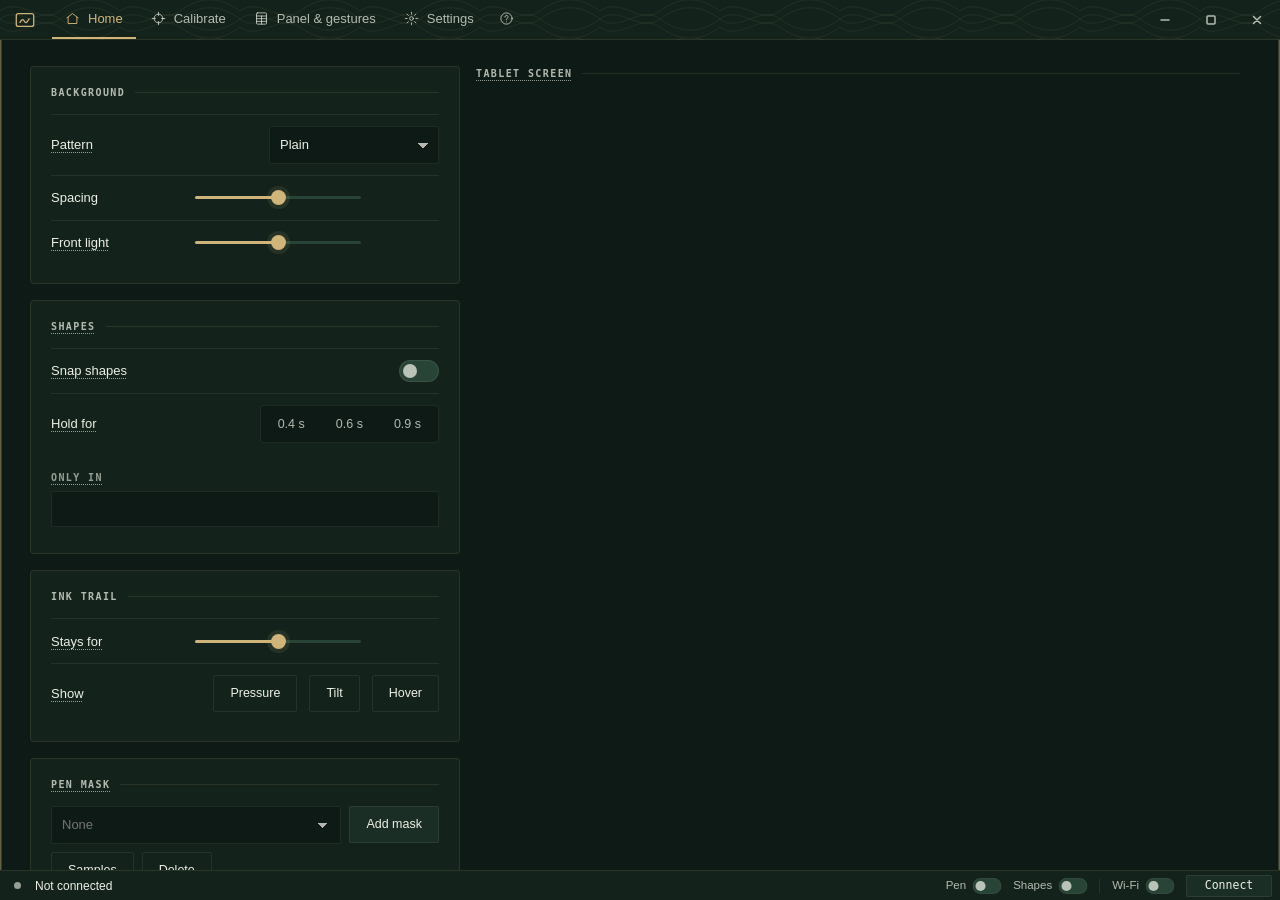
==== pc/web/index.html @ 654dfc0e "Panels: Show Always / Pen hover / Finger tap Pen hover: the panel stays hidden until the pen hovers " ====
<!doctype html>
<html lang="en" data-theme="intaglio">
<head>
<meta charset="utf-8">
<title>ReDrawable</title>
<link rel="stylesheet" href="fonts.css">
<link rel="stylesheet" href="app.css">
<link rel="stylesheet" href="themes.css">
</head>
<body>
<svg width="0" height="0" style="position:absolute">
  <symbol id="i-home" viewBox="0 0 24 24"><path d="M3 11l9-7 9 7"/><path d="M5 10v10h14V10"/></symbol>
  <symbol id="i-target" viewBox="0 0 24 24"><circle cx="12" cy="12" r="7"/><path d="M12 2v5M12 17v5M2 12h5M17 12h5"/></symbol>
  <symbol id="i-display" viewBox="0 0 24 24"><rect x="3" y="4" width="18" height="12" rx="1.5"/><path d="M9 20h6M12 16v4"/></symbol>
  <symbol id="i-pen" viewBox="0 0 24 24"><path d="M4 20l4-1 11-11-3-3L5 16z"/><path d="M14 6l3 3"/></symbol>
  <symbol id="i-tablet" viewBox="0 0 24 24"><rect x="3" y="5" width="18" height="14" rx="2"/><path d="M7 14c2-3 3-3 4-1s2 2 4-2"/></symbol>
  <symbol id="i-grid" viewBox="0 0 24 24"><rect x="4" y="3" width="16" height="18" rx="1.5"/><path d="M4 8h16M12 8v13M4 12.3h16M4 16.6h16"/></symbol>
  <symbol id="i-gear" viewBox="0 0 24 24"><circle cx="12" cy="12" r="3"/><path d="M12 2v3M12 19v3M2 12h3M19 12h3M4.9 4.9l2.1 2.1M17 17l2.1 2.1M4.9 19.1L7 17M17 7l2.1-2.1"/></symbol>
  <symbol id="i-guide" viewBox="0 0 24 24"><circle cx="12" cy="12" r="9"/><path d="M9.5 9.5a2.5 2.5 0 1 1 3.5 2.3c-.6.3-1 .9-1 1.6V14M12 17.5v.01"/></symbol>
  <symbol id="i-info" viewBox="0 0 24 24"><circle cx="12" cy="12" r="9"/><path d="M12 11v6M12 7.5v.01"/></symbol>
  <symbol id="i-warn" viewBox="0 0 24 24"><path d="M12 3l10 18H2z"/><path d="M12 10v5M12 18v.01"/></symbol>
  <symbol id="i-shape" viewBox="0 0 24 24"><circle cx="8" cy="9" r="5"/><path d="M15 21l4-7 4 7z" transform="translate(-3 -2)"/></symbol>
  <symbol id="i-plug" viewBox="0 0 24 24"><rect x="5" y="2.5" width="11" height="14.5" rx="1.6"/><path d="M10.5 17v2.2c0 1.6 1.2 2.3 3 2.3h5"/></symbol>
  <symbol id="i-penwin" viewBox="0 0 24 24"><rect x="2.5" y="4" width="19" height="12.5" rx="1.5"/><path d="M9 20.5h6M12 16.5v4"/><path d="M8.5 13l.7-2.4 4.8-4.8 1.7 1.7-4.8 4.8z"/></symbol>
  <symbol id="i-check" viewBox="0 0 24 24"><path d="M5 12l5 5 9-10"/></symbol>
</svg>

<header class="titlebar">
  <svg class="tb-logo" viewBox="0 0 24 24" fill="none" stroke="currentColor" stroke-width="1.4" stroke-linecap="round">
    <rect x="2.5" y="5" width="19" height="14" rx="2.2"/><path d="M6.5 14.5c2.2-3.6 3.6-3.6 4.8-1.2s2.6 2.4 5.2-2.6"/>
  </svg>
  <nav class="tabs">
    <button class="nav on" data-view="home"><svg><use href="#i-home"/></svg>Home</button>
    <button class="nav" data-view="calibrate"><svg><use href="#i-target"/></svg>Calibrate</button>
    <button class="nav" data-view="panel"><svg><use href="#i-grid"/></svg>Panel &amp; gestures</button>
    <button class="nav" data-view="settings"><svg><use href="#i-gear"/></svg>Settings</button>
    <button class="nav ic" onclick="Wizard.open()" data-tip="Setup guide"><svg><use href="#i-guide"/></svg></button>
  </nav>
  <div class="tb-spacer pywebview-drag-region"></div>
  <button class="wb no-wayland" data-tip="Minimise" onclick="api().win_minimize()"><svg viewBox="0 0 12 12"><path d="M2 6h8"/></svg></button>
  <button class="wb no-wayland" data-tip="Maximise" onclick="toggleMax()"><svg viewBox="0 0 12 12"><rect x="2" y="2" width="8" height="8" rx="1"/></svg></button>
  <button class="wb close" data-tip="Close" onclick="api().win_close()"><svg viewBox="0 0 12 12"><path d="M2.5 2.5l7 7M9.5 2.5l-7 7"/></svg></button>
</header>

<div class="layout">

  <main class="main"><div class="content">

    <!-- HOME: what the tablet screen shows, with the live pen, and the settings for what it shows -->
    <section class="view on" id="view-home">
      <div class="home-split">
        <div class="stack home-set">
          <div class="pane">
            <div class="pane-title">Background</div>
            <div class="opt"><div class="tx" data-tip="Printed under your strokes."><div class="t1">Pattern</div></div>
              <select class="input" data-key="paper" style="width:170px">
                <option value="plain">Plain</option><option value="lined">Lined</option><option value="squared">Squared</option>
                <option value="dots">Dots</option><option value="cross">Crosses</option><option value="blueprint">Blueprint (5 × 5)</option>
                <option value="isometric">Isometric</option></select></div>
            <div class="opt" style="display:block"><div class="range-row"><span>Spacing</span><input type="range" min="3" max="15" step="0.5" data-key="paper_mm" data-type="float"><span class="v" id="paperV"></span></div></div>
            <div class="opt" style="display:block" id="lightRow"><div class="range-row"><span data-tip="Your own level comes back when you unplug.">Front light</span><input type="range" min="0" max="100" step="10" id="lightR"><span class="v" id="lightV"></span></div></div>
          </div>
          <div class="pane">
            <div class="pane-title" data-tip="Hold the pen still at the end of a stroke to snap it to a clean shape.">Shapes</div>
            <div class="opt"><div class="tx" data-tip="Also in the status bar and on a panel button"><div class="t1">Snap shapes</div></div>
              <label class="switch"><input type="checkbox" data-key="snap"><span class="track"></span></label></div>
            <div class="opt"><div class="tx" data-tip="Stillness before a stroke snaps"><div class="t1">Hold for</div></div>
              <div class="seg" data-key="snap_hold_ms"><button data-v="400">0.4 s</button><button data-v="600">0.6 s</button><button data-v="900">0.9 s</button></div></div>
            <div class="field mt"><span class="lbl" data-tip="Program names, comma separated. Only apps where Ctrl+Z undoes one stroke.">Only in</span><input class="input mono" data-key="snap_apps"></div>
            <p class="hint mts" id="snapLast"></p>
          </div>
          <div class="pane">
            <div class="pane-title">Ink trail</div>
            <div class="opt" style="display:block"><div class="range-row"><span data-tip="How long strokes stay, on the tablet and in the preview. Far right: until cleared (5-finger swipe down).">Stays for</span><input type="range" min="250" max="5250" step="250" id="trailR"><span class="v" id="trailV"></span></div></div>
            <div class="opt"><div class="tx" data-tip="What the preview draws besides the pen's position"><div class="t1">Show</div></div>
              <div class="row" id="viewTogs"><button class="btn ghost" data-flag="view_pressure" data-tip="Line width follows pressure">Pressure</button><button class="btn ghost" data-flag="view_tilt" data-tip="Ticks point where the pen leans">Tilt</button><button class="btn ghost" data-flag="view_hover" data-tip="A dotted path while the pen hovers">Hover</button></div></div>
          </div>
          <div class="pane">
            <div class="pane-title" data-tip="A stencil for the pen: black blocks it, white lets it through. None turns it off.">Pen mask</div>
            <div class="prof-row">
              <div class="combo" id="maskCombo">
                <input class="input" id="maskName" maxlength="24" placeholder="None" readonly data-tip="Click for your masks, double-click to rename" autocomplete="off" spellcheck="false">
                <button class="combo-btn" id="maskChev" type="button" data-tip="Your masks" aria-haspopup="listbox" aria-expanded="false"></button>
                <div class="combo-list" id="maskList" role="listbox" hidden></div>
              </div>
              <button class="btn" onclick="$('#maskFile').click()" data-tip="A mask from an image: black blocks the pen.">Add mask</button><input type="file" id="maskFile" accept="image/*" hidden onchange="maskFromImage(this)">
              <div class="samples-wrap"><button class="btn ghost" id="maskSamples" type="button" aria-haspopup="true" aria-expanded="false" data-tip="Masks that come with ReDrawable: paper textures, patterns and shapes">Samples</button>
                <div class="samples" id="sampleGrid" hidden></div></div>
              <button class="btn ghost" id="maskDel">Delete</button>
            </div>
            <p class="hint mts" id="maskInfo"></p>
            <div class="opt"><div class="tx" data-tip="A corner tab on the tablet for masks and paper."><div class="t1">Mask strip</div></div>
              <div class="seg maskSide"><button data-v="left">Left</button><button data-v="right">Right</button><button data-v="off">Off</button></div></div>
            <div class="opt"><div class="tx" data-tip="Move: drag on the preview, wheel or pinch to scale. Reset: back to full size. Invert swaps black and white. Clear empties the mask."><div class="t1">Place</div></div>
              <div class="row"><button class="btn ghost" id="maskMove" onclick="Scr.toggleMove('mask')">Move</button><button class="btn ghost" id="maskCentre" onclick="maskCentre()">Reset</button><button class="btn ghost" id="maskInv" onclick="maskInvert()">Invert</button><button class="btn ghost" onclick="maskOp('clear')">Clear</button></div></div>
            <div class="opt"><div class="tx" id="maskModeTx"><div class="t1">Grey sets</div></div>
              <div class="seg" data-key="mask_mode"><button data-v="fade">Opacity</button><button data-v="gate">Pressure</button></div></div>
            <div class="opt" style="display:block"><div class="range-row"><span data-tip="How strongly grey holds the pen back">Intensity</span><input type="range" min="0" max="2" step="0.05" data-key="mask_strength" data-type="float"><span class="v" id="maskStrV"></span></div></div>
            <div class="opt" style="display:block"><div class="range-row"><span data-tip="Left: softer greys. Right: towards a hard black and white cut-out.">Contrast</span><input type="range" min="0.25" max="6" step="0.25" data-key="mask_contrast" data-type="float"><span class="v" id="maskConV"></span></div></div>
          </div>
          <div class="pane">
            <div class="pane-title">Tracing image</div>
            <div class="opt"><div class="tx" data-tip="A picture to trace over"><div class="t1">Image</div><div class="t2 clip" id="traceName">None</div></div>
              <div class="row"><button class="btn" onclick="pickTrace()">Choose…</button><button class="btn ghost" id="traceDel" onclick="setKey('trace_file','').then(refresh)">Remove</button></div></div>
            <div class="opt"><div class="tx" data-tip="Drag on the preview to move; wheel or pinch to scale. Reset puts it back to full size."><div class="t1">Place</div></div>
              <div class="row"><button class="btn ghost" id="traceMove" onclick="Scr.toggleMove('trace')">Move</button><button class="btn ghost" onclick="resetTrace()">Reset</button></div></div>
            <div class="opt" style="display:block"><div class="range-row"><span>Strength</span><input type="range" min="0.1" max="1" step="0.05" data-key="trace_opacity" data-type="float"><span class="v" id="traceV"></span></div></div>
            <div class="opt"><div class="tx" data-tip="Fingers move and zoom the image on the tablet. Tap the black note there to finish."><div class="t1">Move on tablet</div></div>
              <label class="switch"><input type="checkbox" data-key="trace_adjust"><span class="track"></span></label></div>
          </div>
        </div>
        <div class="pane home-preview">
        <div class="stage-head">
          <div class="pane-title" data-tip="As it sits on your desk. Strokes aren't shown.">Tablet screen</div>
          <span class="hint" id="scrHint"></span>
        </div>
        <div class="preview-wrap stage" id="scrWrap"><canvas id="scrPreview"></canvas></div>
        <div class="row between mts">
          <div class="readout" id="homeReadout"></div>
          <span class="hint" id="scrNote"></span>
        </div>
        </div>
      </div>
    </section>

    <!-- CALIBRATE: where the pen lands and how it feels; settings on the left, the tablet picture fixed on the right -->
    <section class="view" id="view-calibrate">
      <div class="home-split">
        <div class="stack home-set">
          <div class="pane">
            <div class="pane-title" data-tip="Redo it if you move the tablet.">Calibration</div>
            <div class="cal-head">
              <div id="calSaved" class="hint"></div>
              <button class="btn acc" id="calOpen" onclick="Cal.open()">Calibrate</button>
            </div>
            <div id="calPageWarn"></div>
          </div>
          <div class="pane">
            <div class="pane-title" data-tip="Which display the pen reaches. Drag a box on the picture to use part of the tablet.">Screen area</div>
            <select class="input" data-key="monitor" data-type="int" id="monSel"></select>
            <div class="opt mt"><div class="tx" id="fitTx"><div class="t1">Fit</div></div>
              <div class="seg" data-key="fit">
                <button data-v="crop">Fill</button><button data-v="letterbox">Whole tablet</button><button data-v="stretch">Stretch</button>
              </div></div>
            <div class="opt"><div class="tx"><div class="t1">Active area</div><div class="t2 mono" id="areaText"></div></div>
              <div class="row">
                <button class="btn" onclick="setArea([0,0,1,1])" data-tip="The whole tablet">Whole</button>
                <button class="btn" onclick="setArea([0.1,0.1,0.9,0.9])" data-tip="Inside the calibration targets">Inner</button>
              </div></div>
            <div class="readout ratios" id="ratios"></div>
          </div>
          <div class="pane">
            <div class="pane-title" data-tip="How pressure reaches your apps.">Pressure</div>
            <canvas class="curve" id="curve"></canvas>
            <div class="range-row mt"><span data-tip="Left: softer, a light touch draws dark. Right: firmer.">Response</span><input type="range" min="0.3" max="3" step="0.05" data-key="gamma" data-type="float"><span class="v" id="gammaV"></span></div>
            <div class="range-row mt"><span data-tip="Pressure below this draws nothing">Ignore light</span><input type="range" min="0" max="0.3" step="0.01" data-key="threshold" data-type="float"><span class="v" id="threshV"></span></div>
            <div class="opt mt" style="display:block"><div class="row between"><span class="hint" data-tip="Press hard once. The bar should get near the end.">Full range</span><button class="btn ghost" onclick="api().reset_peak()">Reset</button></div>
              <div class="meter mts"><i id="peakBar"></i></div>
              <div class="readout mts" id="peakText" style="margin:0"></div></div>
            <div class="hint mts" data-tip="Photoshop: turn on Pen Pressure. Krita, Clip Studio: use Windows Ink." data-linux-tip="Krita, GIMP, Inkscape: pressure comes through their own tablet support. Krita on Wayland ignores the pen? Start it with QT_QPA_PLATFORM=xcb krita"><svg class="ic"><use href="#i-info"/></svg> No pressure in your app?</div>
          </div>
          <div class="pane">
            <div class="pane-title">Pen</div>
            <div class="opt"><div class="tx" data-tip="For brushes that respond to the pen's angle"><div class="t1">Tilt</div></div>
              <label class="switch"><input type="checkbox" data-key="tilt"><span class="track"></span></label></div>
            <div class="opt"><div class="tx" data-tip="A stroke stops at the edge of the active area."><div class="t1">Lift at edge</div></div>
              <label class="switch"><input type="checkbox" data-key="edge_lift"><span class="track"></span></label></div>
            <div class="opt win-only"><div class="tx" data-tip="Ripples and cursor effects Windows draws"><div class="t1">Feedback</div></div>
              <select class="input" data-key="feedback" style="width:150px"><option value="indirect">Cursor only</option><option value="default">Windows default</option><option value="none">None</option></select></div>
          </div>
        </div>
        <div class="pane home-preview">
          <div class="stage-head">
            <div class="pane-title">Tablet on your display</div>
            <span class="hint" id="dragHint"></span>
          </div>
          <div class="preview-wrap drag stage" id="mapWrap"><canvas id="mapPreview"></canvas></div>
          <div class="row between mts">
            <div class="legend"><span><i style="background:var(--accent2-b)"></i>reaches your display</span><span><i style="border:1.5px dashed var(--accent)"></i>active area</span></div>
          </div>
        </div>
      </div>
    </section>

    <!-- PANEL BUTTONS -->
    <section class="view" id="view-panel">
      <div class="home-split">
        <div class="stack home-set">
          <div class="seg subnav" id="peTabs"><button data-v="panels" class="on">Shortcut panels</button><button data-v="gestures">Gestures</button></div>
          <div class="pane">
            <div class="pane-title" data-tip="Buttons and finger mode are saved per profile. The arrows on the tablet switch profiles.">Profile</div>
            <div class="prof-row prof-left">
              <div class="combo" id="profCombo">
                <input class="input" id="profName" maxlength="24" readonly data-tip="Click for your profiles, double-click to rename" autocomplete="off" spellcheck="false">
                <button class="combo-btn" id="profChev" type="button" data-tip="Your profiles" aria-haspopup="listbox" aria-expanded="false"></button>
                <div class="combo-list" id="profList" role="listbox" hidden></div>
              </div>
              <button class="btn" id="profNew" data-tip="A new profile with the default buttons">New</button>
              <button class="btn" id="profDup" data-tip="A copy of this profile">Duplicate</button>
              <button class="btn ghost" id="profPresets" data-tip="Adds back any built-in Photoshop set that's missing" data-linux-tip="Adds back the built-in Krita set if it's missing">Presets</button>
              <button class="btn ghost" id="profDel">Delete</button>
            </div>
          </div>
          <div class="pane pe-panels">
            <div class="pane-title">Panels</div>
            <div class="opt"><div class="tx" data-tip="16 buttons a side. Profile arrows switch both. The corner tab on the tablet folds a panel away."><div class="t1">Shortcuts</div></div>
              <div class="seg" data-key="panel"><button data-v="left">Left</button><button data-v="right">Right</button><button data-v="both">Both</button><button data-v="off">Off</button></div></div>
            <div class="opt"><div class="tx" data-tip="Always: the panels keep their strip. Pen hover: hidden until the pen hovers still over one, so strokes can run into the corner. Finger tap: hidden until a finger taps there; the pen never presses them. Hidden panels go after a moment."><div class="t1">Show</div></div>
              <div class="seg" data-key="panel_show"><button data-v="always">Always</button><button data-v="hover">Pen hover</button><button data-v="tap">Finger tap</button></div></div>
            <div class="opt"><div class="tx" data-tip="Shows that panel unfolded and close up (scroll to see all of it). Press it again for the whole tablet. Click a button there to edit it, drag one onto another to swap."><div class="t1">Edit</div></div>
              <div class="seg" id="pmSide" data-tip="Which panel to edit"><button data-v="left" class="on">Left</button><button data-v="right">Right</button></div>
            </div>
            <div class="row between mts">
              <span class="hint" id="pmNote"></span>
              <button class="btn ghost" id="pmReset" data-tip="This panel's buttons back to the defaults">Restore defaults</button>
            </div>
          </div>
          <div class="pane pe-panels" id="peEditor">
            <div class="pane-title" id="peTitle">Button</div>
            <div class="field"><span class="lbl">Title on the button</span><input class="input" id="peName" maxlength="14" placeholder="e.g. Save"></div>
            <div class="field mt"><span class="lbl">What it does</span>
              <div class="kinds" id="peKinds">
                <button data-k="shortcut" data-tip="Taps a key or combination"><b>Shortcut</b></button>
                <button data-k="hold" data-tip="Held while you touch it; a quick tap locks it"><b>Hold key</b></button>
                <button data-k="pen" data-tip="Pauses the pen in Windows" data-linux-tip="Pauses the pen"><b>Pen on/off</b></button>
                <button data-k="snap" data-tip="Hold-to-snap shapes"><b>Shapes on/off</b></button>
                <button data-k="clear" data-tip="Only useful if trails are set to stay"><b>Clear ink</b></button>
                <button data-k="trace" data-tip="Fingers move and zoom the tracing image"><b>Move image</b></button>
                <button data-k="light" data-tip="Light to full, tap again for your level"><b>Light full / back</b></button>
                <button data-k="mask" data-tip="Swaps black and white in the mask in use"><b>Invert mask</b></button>
                <button data-k="none" data-tip="Leaves a gap"><b>Empty</b></button>
              </div>
            </div>
            <div class="field mt" id="peKeysRow"><span class="lbl">Key or combination</span>
              <div class="row">
                <input class="input mono" id="peKeys" placeholder="ctrl+shift+s">
                <button class="btn blue" id="peRecord">Record</button>
              </div>
              <div class="hint" id="peKeysHint"></div>
            </div>
            <div class="field mt"><span class="lbl">Or pick a common one</span>
              <select class="input" id="pePreset"></select></div>
          </div>
          <div class="pane pe-gestures" hidden>
            <div class="pane-title">Finger gestures</div>
            <div class="opt"><div class="tx" data-tip="3 fingers: undo / redo. 2: pan, zoom. 5: rotate, reset, clear. Off while the pen is near."><div class="t1">On</div></div>
              <label class="switch"><input type="checkbox" data-key="gestures"><span class="track"></span></label></div>
            <div class="opt"><div class="tx" data-tip="Shortcuts: gestures send keys. Windows touch: the tablet acts as a touchscreen and Finger gestures turn off (back on with Shortcuts). Saved with the profile." data-linux-tip="Shortcuts: gestures send keys. Touchscreen: the tablet acts as a touchscreen and Finger gestures turn off (back on with Shortcuts). Saved with the profile."><div class="t1">Finger mode</div></div>
              <div class="seg" id="profTouch"><button data-v="shortcuts">Shortcuts</button><button data-v="windows" data-linux="Touchscreen">Windows touch</button></div></div>
            <div class="opt"><div class="tx" data-tip="Held for a 5-finger twist. Photoshop: r. Krita, Clip Studio: shift+space." data-linux-tip="Held for a 5-finger twist. Krita: shift+space. Apps that rotate with R: r."><div class="t1">Rotate key</div></div>
              <div class="row"><input class="input mono" id="rotKeys" data-key="rotate_keys" readonly style="width:110px" data-tip="Press Record, then the key">
                <button class="btn blue" id="rotRecord">Record</button></div></div>
            <div class="opt"><div class="tx" data-tip="Swipe distance for each undo or redo."><div class="t1">Swipe step</div></div>
              <div class="seg" data-key="swipe_step"><button data-v="70">Short</button><button data-v="100">Medium</button><button data-v="150">Long</button></div></div>
            <div class="row between mt"><span class="hint" id="lastAction"></span>
              <button class="btn" onclick="api().clear_ink(); Ink.clear()" data-tip="Wipes all ink from the tablet screen">Clear the tablet screen</button></div>
          </div>
          <div class="pane pe-gestures" hidden>
            <div class="pane-title" data-tip="Quick taps on the drawing area. Empty keys switch one off.">Tap gestures</div>
            <div class="taps mt" id="tapList"></div>
          </div>
        </div>
        <div class="pane home-preview pe-preview">
          <div class="pm-wrap" id="pmWrap"></div>
        </div>
      </div>
    </section>

    <!-- SETTINGS -->
    <section class="view" id="view-settings">
      <div class="home-split">
        <div class="stack home-set">
          <div class="pane">
            <div class="pane-title">Connection</div>
            <div class="pair">
              <div class="field"><span class="lbl">Tablet address</span><input class="input mono" data-key="host"></div>
              <div class="field"><span class="lbl">User</span><input class="input mono" data-key="user"></div>
            </div>
            <div class="field mt"><span class="lbl" data-tip="Optional; the app's own key by default">Key file</span><input class="input mono" data-key="key" placeholder="the app's own key"></div>
            <div class="opt linux-only mt"><div class="tx" data-tip="Linux: the pen, keys and gestures are virtual input devices (/dev/uinput). Allowing them adds one system rule and asks for your password once."><div class="t1">Pen device</div><div class="t2" id="uinputState"></div></div>
              <button class="btn" id="uinputBtn" onclick="allowUinput()">Allow</button></div>
          </div>
          <div class="pane">
            <div class="pane-title">App</div>
            <div class="opt"><div class="tx" data-tip="Starts as soon as the cable is in and the tablet answers."><div class="t1">Connect when plugged in</div></div>
              <label class="switch"><input type="checkbox" data-key="auto_connect"><span class="track"></span></label></div>
            <div class="opt"><div class="tx" data-tip="Sends the pen to this computer right after connecting. Unplug to get your notebooks back."><div class="t1">Pen on when connected</div></div>
              <label class="switch"><input type="checkbox" data-key="auto_output"><span class="track"></span></label></div>
            <div class="opt"><div class="tx" data-tip="Closing the window keeps the pen working." data-linux-tip="Closing the window (also Super+W) keeps the pen working. Needs a tray, e.g. waybar's; without one, closing quits."><div class="t1">Close to tray</div></div>
              <label class="switch"><input type="checkbox" data-key="close_to_tray"><span class="track"></span></label></div>
            <details class="disclose">
              <summary><div class="tx"><div class="t1">Theme</div><div class="t2" id="themeName"></div></div>
                <svg class="chev" viewBox="0 0 12 12"><path d="M3 4.5l3 3 3-3"/></svg></summary>
              <div class="themes" id="themes" role="radiogroup" aria-label="Theme"></div>
            </details>
            <div class="opt"><div class="tx" data-tip="For reMarkable Paper Pro; rM2 and rM1 in beta. Not affiliated with reMarkable AS."><div class="t1">About</div><div class="t2">ReDrawable <span id="appVersion"></span></div></div></div>
          </div>
        </div>
        <div class="pane home-preview log-pane">
          <div class="pane-title">Tablet log</div>
          <div class="log" id="scrLog"></div>
        </div>
      </div>
    </section>

  </div></main>
</div>
<footer class="sbar" id="sbar">
  <i class="dot" id="sbDot"></i>
  <b id="sbName">Not connected</b>
  <span id="sbMeta"></span>
  <span class="sb-msg" id="sbMsg"></span>
  <span class="grow"></span>
  <span class="sb-acts">
    <label class="sb-wifi" data-tip="The pen draws in Windows" data-linux-tip="The pen draws on the desktop">Pen
      <span class="switch sm"><input type="checkbox" id="sbPen"><span class="track"></span></span></label>
    <label class="sb-wifi" data-tip="Hold the pen still at the end of a stroke to snap it to a clean shape">Shapes
      <span class="switch sm"><input type="checkbox" id="sbSnap"><span class="track"></span></span></label>
    <span class="sb-sep"></span>
    <label class="sb-wifi" data-tip="Connect over Wi-Fi too. Turn on with the cable in; trusted networks only.">Wi-Fi
      <span class="switch sm"><input type="checkbox" id="sbWifi"><span class="track"></span></span></label>
    <button class="btn" id="sbConn">Connect</button>
  </span>
</footer>

<!-- SETUP GUIDE -->
<div class="overlay" id="wizard">
  <div class="wizard">
    <aside class="wz-side" id="wzSide"><div class="lbl">Setup guide</div></aside>
    <section class="wz-main">
      <div class="wz-body" id="wzBody"></div>
      <div class="wz-foot">
        <button class="btn ghost" id="wzBack">Back</button>
        <div class="row"><a id="wzSkip" style="font-size:12px">I'll do this later</a><button class="btn acc" id="wzNext">Continue</button></div>
      </div>
    </section>
  </div>
</div>

<!-- CALIBRATION: three steps, one at a time -->
<div class="overlay cal" id="calwin">
  <div class="wizard">
    <aside class="wz-side" id="cwSide"><div class="lbl">Calibration</div></aside>
    <section class="wz-main">
      <div class="wz-body">
        <div class="cw-step" data-step="0">
          <div class="lbl">Step 1 of 3</div><h1 class="mt">How is your tablet lying?</h1>
          <p class="lead">Put the tablet where it will sit on your desk, the way round you'll use it. Look at where the power button and the cable are, and pick the picture that matches. <span class="legend"><i class="lg-btn"></i>power button <i class="lg-cab"></i>USB-C cable</span></p>
          <div class="positions mt2" id="calPositions"></div>
          <div id="posWarn"></div>
        </div>
        <div class="cw-step" data-step="1">
          <div class="lbl">Step 2 of 3</div><h1 class="mt">Choose the targets</h1>
          <p class="lead">More targets make it more precise. The targets appear on the tablet screen, turned the way your tablet sits.</p>
          <div class="modes mt2" id="calModes">
            <button class="mode on" data-mode="sheet9"><div class="t1">9 targets<span class="tag">best</span></div><div class="t2">Shown on the tablet screen (or the printed sheet). Most precise.</div></button>
            <button class="mode" data-mode="sheet4"><div class="t1">4 targets</div><div class="t2">The four corner targets only. Quicker.</div></button>
            <button class="mode" data-mode="corners"><div class="t1">Screen corners</div><div class="t2">No targets needed. Tap the four corners of the screen.</div></button>
          </div>
          <p class="hint mt">No tablet screen? Open the <a onclick="api().open_calibration_pdf()">printable target sheet</a> on the tablet instead (it's in the <code>tablet</code> folder).</p>
        </div>
        <div class="cw-step" data-step="2">
          <div class="lbl">Step 3 of 3</div><h1 class="mt">Tap each target with the pen</h1>
          <div class="calbox mt2">
            <svg class="targets" id="calSvg" viewBox="0 0 400 300"></svg>
            <div>
              <div class="prompt" id="calPrompt">Ready when you are.</div>
              <p class="hint mts" id="calHint">Hold the tablet the way you'll use it. Tap the centre of each target, firmly and once.</p>
              <div class="progress"><i id="calBar"></i></div>
              <div class="row mt">
                <button class="btn acc lg" id="calStart">Start calibration</button>
                <button class="btn ghost" id="calCancel" style="display:none">Cancel</button>
              </div>
              <div id="calResult" class="mt"></div>
            </div>
          </div>
        </div>
      </div>
      <div class="wz-foot">
        <button class="btn ghost" id="cwBack">Back</button>
        <div class="row"><a id="cwClose" style="font-size:12px">Close</a><button class="btn acc" id="cwNext">Continue</button></div>
      </div>
    </section>
  </div>
</div>

<div class="toast" id="toast"></div>
<div class="grips"><i data-edge="n"></i><i data-edge="s"></i><i data-edge="w"></i><i data-edge="e"></i>
  <i data-edge="nw"></i><i data-edge="ne"></i><i data-edge="sw"></i><i data-edge="se"></i></div>
<script src="app.js"></script>
</body>
</html>
---- pc/web/fonts.css ----
/* IBM Plex, SIL Open Font License 1.1 (fonts/OFL-IBM-Plex.txt). Bundled so the app works offline. */
@font-face { font-family:"IBM Plex Sans"; font-weight:300; src:url("fonts/IBMPlexSans-Light.woff2") format("woff2"); }
@font-face { font-family:"IBM Plex Sans"; font-weight:400; src:url("fonts/IBMPlexSans-Regular.woff2") format("woff2"); }
@font-face { font-family:"IBM Plex Sans"; font-weight:500; src:url("fonts/IBMPlexSans-Medium.woff2") format("woff2"); }
@font-face { font-family:"IBM Plex Sans"; font-weight:600; src:url("fonts/IBMPlexSans-SemiBold.woff2") format("woff2"); }
@font-face { font-family:"IBM Plex Mono"; font-weight:400; src:url("fonts/IBMPlexMono-Regular.woff2") format("woff2"); }
@font-face { font-family:"IBM Plex Mono"; font-weight:600; src:url("fonts/IBMPlexMono-SemiBold.woff2") format("woff2"); }
/* Theme fonts: Libre Franklin (Ledger) and Work Sans (Intaglio), Latin, SIL Open Font License 1.1
   (fonts/OFL-Libre-Franklin.txt, fonts/OFL-Work-Sans.txt). Loaded only when a theme uses them. */
@font-face { font-family:"Libre Franklin"; font-weight:400; src:url("fonts/LibreFranklin-400.woff2") format("woff2"); }
@font-face { font-family:"Libre Franklin"; font-weight:500; src:url("fonts/LibreFranklin-500.woff2") format("woff2"); }
@font-face { font-family:"Libre Franklin"; font-weight:600; src:url("fonts/LibreFranklin-600.woff2") format("woff2"); }
@font-face { font-family:"Work Sans"; font-weight:400; src:url("fonts/WorkSans-400.woff2") format("woff2"); }
@font-face { font-family:"Work Sans"; font-weight:500; src:url("fonts/WorkSans-500.woff2") format("woff2"); }
@font-face { font-family:"Work Sans"; font-weight:600; src:url("fonts/WorkSans-600.woff2") format("woff2"); }
/* EB Garamond, SIL Open Font License 1.1 (fonts/OFL-EB-Garamond.txt): the app's name, as on the splash and the tablet */
@font-face { font-family:"EB Garamond"; font-weight:400 800; src:url("fonts/EBGaramond-Latin.woff2") format("woff2"); }
---- pc/web/app.css ----
/* ReDrawable. Palette and type: deep navy, champagne
   accent, steel-blue second accent, IBM Plex, hairline borders, small radii. */
:root {
  --bg:#060e17; --s1:#0a1520; --s2:#0D1B2A; --s3:#111f30; --s4:#16273b;
  --border:rgba(196,168,130,0.10); --border2:rgba(255,255,255,0.07);
  --accent:#C4A882; --accent-d:rgba(196,168,130,0.10); --accent-b:rgba(196,168,130,0.30);
  --accent2:#4A9EE0; --accent2-d:rgba(74,158,224,0.12); --accent2-b:rgba(74,158,224,0.35);
  --ink:#fff; --text:rgba(255,255,255,0.88); --dim:rgba(255,255,255,0.68); --dim2:rgba(255,255,255,0.46);
  --green:#4ecb8b; --red:#ff5d5d; --amber:#ff9d52;
  --f-sans:"IBM Plex Sans",system-ui,sans-serif; --f-mono:"IBM Plex Mono",Consolas,monospace;
  --radius:3px; --radius-lg:6px; --win-border:rgba(196,168,130,0.45);
  color-scheme:dark;
}
* { box-sizing:border-box; margin:0; padding:0; }
* { scrollbar-width:thin; scrollbar-color:var(--s4) transparent; }
html { box-shadow:inset 0 0 0 1.5px var(--win-border); }
body { font-family:var(--f-sans); background:var(--bg); color:var(--text); height:100vh; display:flex; flex-direction:column;
       overflow:hidden; font-size:13px; line-height:1.5; user-select:none; cursor:default; }
:focus-visible { outline:1.5px solid var(--accent-b); outline-offset:2px; border-radius:var(--radius); }
button { font:inherit; color:inherit; background:none; border:none; cursor:pointer; }
input, select { font:inherit; color:inherit; }
a { color:var(--accent2); text-decoration:none; cursor:pointer; }
a:hover { text-decoration:underline; }
code, .mono { font-family:var(--f-mono); }
kbd { font-family:var(--f-mono); font-size:11px; padding:1px 6px; border:1px solid var(--border2); border-bottom-width:2px;
      border-radius:var(--radius); background:var(--s2); color:var(--text); }

/* ---------------------------------------------------------------- title bar */
.titlebar { height:40px; background:var(--s1); border-bottom:1px solid var(--border); display:flex; align-items:center;
            padding:0 6px 0 14px; gap:12px; flex-shrink:0; }
.tb-logo { width:22px; height:22px; color:var(--accent); display:flex; }
.tb-name { font-family:var(--f-mono); font-size:11px; font-weight:600; letter-spacing:0.32em; color:var(--accent); }
.tb-spacer { flex:1; height:100%; }
.pill { display:flex; align-items:center; gap:8px; padding:3px 11px 3px 9px; border:1px solid var(--border2); border-radius:20px;
        font-family:var(--f-mono); font-size:10.5px; letter-spacing:0.06em; color:var(--dim); background:var(--bg); }
.dot { width:7px; height:7px; border-radius:50%; background:var(--dim2); flex-shrink:0; }
.dot.ok { background:var(--green); box-shadow:0 0 8px rgba(78,203,139,0.6); }
.dot.busy { background:var(--accent2); animation:pulse 1.1s ease-in-out infinite; }
.dot.warn { background:var(--amber); }
.dot.err { background:var(--red); }
@keyframes pulse { 50% { opacity:0.35; } }
.wb { width:34px; height:28px; display:flex; align-items:center; justify-content:center; border-radius:var(--radius); color:var(--dim);
      transition:color .12s, background .12s; }
.wb svg { width:12px; height:12px; stroke:currentColor; fill:none; stroke-width:1.5; stroke-linecap:round; }
.wb:hover { background:var(--accent-d); color:var(--accent); }
.wb.close:hover { background:rgba(255,60,60,0.14); color:var(--red); }
/* status lights and the three main switches, as icons in the middle of the title bar */
.tb-status { margin-right:8px; display:flex; align-items:center; gap:2px; padding:2px 4px; border:1px solid var(--border2); border-radius:16px; background:var(--bg); }
.ind, .tbt { position:relative; width:30px; height:26px; display:flex; align-items:center; justify-content:center; border-radius:13px; color:var(--dim2); }
.ind svg, .tbt svg { width:16px; height:16px; stroke:currentColor; fill:none; stroke-width:1.5; stroke-linecap:round; stroke-linejoin:round; }
.ind .dot { position:absolute; right:4px; bottom:4px; width:7px; height:7px; box-shadow:0 0 0 2px var(--bg); }
.ind.ok { color:var(--text); }
.tb-sep { width:1px; height:16px; background:var(--border2); margin:0 4px; }
.tbt { transition:color .12s, background .12s; }
.tbt:hover { color:var(--text); background:var(--s2); }
.tbt.on { color:var(--accent); background:var(--accent-d); box-shadow:inset 0 0 0 1px var(--accent-b); }
.tbt:disabled { opacity:0.35; cursor:default; background:none; }
/* window edges: the window has no frame, so these grips resize it (app.js, winextras.Resizer) */
.grips i { position:fixed; z-index:1000; }
.grips [data-edge="n"] { top:0; left:10px; right:10px; height:5px; cursor:ns-resize; }
.grips [data-edge="s"] { bottom:0; left:10px; right:10px; height:5px; cursor:ns-resize; }
.grips [data-edge="w"] { left:0; top:10px; bottom:10px; width:5px; cursor:ew-resize; }
.grips [data-edge="e"] { right:0; top:10px; bottom:10px; width:5px; cursor:ew-resize; }
.grips [data-edge="nw"] { left:0; top:0; width:10px; height:10px; cursor:nwse-resize; }
.grips [data-edge="se"] { right:0; bottom:0; width:10px; height:10px; cursor:nwse-resize; }
.grips [data-edge="ne"] { right:0; top:0; width:10px; height:10px; cursor:nesw-resize; }
.grips [data-edge="sw"] { left:0; bottom:0; width:10px; height:10px; cursor:nesw-resize; }
html.maxed .grips { display:none; }

/* ---------------------------------------------------------------- layout */
.layout { display:flex; flex:1; overflow:hidden; }
.sidebar { width:220px; flex-shrink:0; background:var(--s1); border-right:1px solid var(--border); display:flex; flex-direction:column;
           padding:14px 10px; gap:2px; }
.nav { display:flex; align-items:center; gap:11px; padding:9px 11px; border-radius:var(--radius-lg); color:var(--dim);
       font-size:13px; transition:background .12s, color .12s; text-align:left; width:100%; position:relative; }
.nav svg { width:17px; height:17px; stroke:currentColor; fill:none; stroke-width:1.5; stroke-linecap:round; stroke-linejoin:round; flex-shrink:0; }
.nav:hover { background:var(--s2); color:var(--text); }
.nav.on { background:var(--accent-d); color:var(--accent); }
.nav.on::before { content:""; position:absolute; left:-10px; top:8px; bottom:8px; width:2px; background:var(--accent); border-radius:2px; }
.nav-sep { height:1px; background:var(--border); margin:10px 6px; }
.sb-grow { flex:1; }
.device { border:1px solid var(--border2); border-radius:var(--radius-lg); padding:11px 12px; background:var(--bg); }
.device .lbl { margin-bottom:6px; }
.device .name { font-size:12.5px; color:var(--text); }
.device .meta { font-family:var(--f-mono); font-size:10.5px; color:var(--dim2); margin-top:2px; word-break:break-all; }

.main { flex:1; overflow:hidden; display:flex; flex-direction:column; }
.content { flex:1; overflow-y:auto; padding:26px 30px 40px; }
.view { display:none; max-width:1680px; margin:0 auto; animation:enter .22s ease; }
.view.on { display:block; }
@keyframes enter { from { opacity:0; transform:translateY(4px); } }
h1 { font-size:24px; font-weight:300; letter-spacing:-0.01em; color:var(--ink); }
h2 { font-size:15px; font-weight:500; color:var(--text); }
.lead { color:var(--dim); margin-top:6px; max-width:640px; }
.lbl { font-family:var(--f-mono); font-size:10px; font-weight:600; letter-spacing:0.14em; text-transform:uppercase; color:var(--dim2); }
.pane { background:var(--s1); border:1px solid var(--border); border-radius:var(--radius-lg); padding:18px 20px; }
.pane-title { font-family:var(--f-mono); font-size:10px; font-weight:600; letter-spacing:0.14em; text-transform:uppercase; color:var(--dim);
              margin-bottom:14px; display:flex; align-items:center; gap:10px; }
.pane-title::after { content:""; flex:1; height:1px; background:var(--border); }
.grid2 { display:grid; grid-template-columns:minmax(0,1fr) minmax(0,1fr); gap:16px; }
.grid3 { display:grid; grid-template-columns:repeat(3, 1fr); gap:12px; }
.stack { display:flex; flex-direction:column; gap:16px; }
.row { display:flex; align-items:center; gap:12px; }
.row.between { justify-content:space-between; }
.mt { margin-top:16px; } .mt2 { margin-top:24px; } .mts { margin-top:8px; }
.muted { color:var(--dim2); font-size:12px; }
.hint { color:var(--dim); font-size:12px; line-height:1.55; }

/* ---------------------------------------------------------------- home */
/* status banner: only while something needs doing (not connected, not calibrated, calibrating) */
.banner { display:flex; align-items:center; gap:14px; padding:14px 18px; margin-bottom:16px; border:1px solid var(--accent-b);
          border-radius:var(--radius-lg); background:linear-gradient(90deg, var(--accent-d), var(--s1) 70%); }
.banner[hidden] { display:none; }
.banner .dot { width:9px; height:9px; }
.banner .tx { flex:1; min-width:0; }
.banner .t1 { font-size:15px; color:var(--ink); }
.banner .t2 { font-size:12.5px; color:var(--dim); }
.stage-head { display:flex; align-items:center; gap:10px; margin-bottom:14px; }
.stage-head .pane-title { flex:1; margin:0; }
/* the picture grows with the window, leaving room for the bars around it */
.preview-wrap.stage { height:clamp(320px, calc(100vh - 300px), 900px); }
.ratios { justify-content:flex-end; flex:none !important; }
.big { font-size:26px; font-weight:300; color:var(--ink); line-height:1.25; }
/* Calibrate's screen area: the picture you drag the area on, its settings beside it */
.area-grid { display:grid; grid-template-columns:minmax(0, 1.5fr) minmax(320px, 1fr); gap:24px; align-items:start; }
.preview-wrap.area-pic { height:clamp(280px, 46vh, 560px); }
.area-grid .opt { flex-wrap:wrap; }
.area-grid .opt .tx { flex-basis:100%; }
@media (max-width:1180px) { .area-grid { grid-template-columns:minmax(0, 1fr); } }
.home-grid { display:grid; grid-template-columns:repeat(auto-fit, minmax(380px, 1fr)); gap:16px; align-items:start; }

/* ---------------------------------------------------------------- controls */
.switch { position:relative; width:40px; height:22px; flex-shrink:0; display:inline-block; }
.switch input { opacity:0; width:0; height:0; position:absolute; }
.switch .track { position:absolute; inset:0; border-radius:11px; background:var(--s4); border:1px solid var(--border2); transition:background .15s, border-color .15s; cursor:pointer; }
.switch .track::after { content:""; position:absolute; left:3px; top:3px; width:14px; height:14px; border-radius:50%; background:var(--dim); transition:transform .18s cubic-bezier(.3,.7,.4,1), background .15s; }
.switch input:checked + .track { background:var(--accent-b); border-color:var(--accent); }
.switch input:checked + .track::after { transform:translateX(18px); background:var(--accent); }
.switch input:disabled + .track { opacity:0.4; cursor:default; }
.switch input:focus-visible + .track { outline:1.5px solid var(--accent-b); outline-offset:2px; }
.opt { display:flex; align-items:center; gap:14px; padding:11px 0; border-top:1px solid var(--border2); }
.opt:first-of-type { border-top:none; padding-top:0; }
.opt .tx { flex:1; }
.opt .t1 { color:var(--text); }
.opt .t2 { color:var(--dim2); font-size:12px; }

.btn { display:inline-flex; align-items:center; gap:8px; font-size:12.5px; font-weight:500; padding:8px 16px; border-radius:var(--radius);
       border:1px solid var(--border2); color:var(--text); background:var(--s2); transition:all .12s; white-space:nowrap; }
.btn:hover { border-color:var(--dim2); }
.btn.acc { color:var(--bg); background:var(--accent); border-color:var(--accent); }
.btn.acc:hover { background:color-mix(in srgb, var(--accent) 86%, #fff); }
.btn.ghost { background:transparent; }
.btn.on { color:var(--accent); border-color:var(--accent-b); background:var(--accent-d); }
.btn.blue { color:var(--accent2); border-color:var(--accent2-b); background:var(--accent2-d); }
.btn:disabled { opacity:0.4; cursor:default; }
.btn svg { width:14px; height:14px; stroke:currentColor; fill:none; stroke-width:1.6; stroke-linecap:round; stroke-linejoin:round; }
.btn.lg { padding:11px 22px; font-size:13.5px; }

.field { display:flex; flex-direction:column; gap:6px; }
.input, select.input { background:var(--bg); border:1px solid var(--border2); border-radius:var(--radius); padding:8px 10px; outline:none;
         transition:border-color .12s; font-size:13px; width:100%; }
.input:focus { border-color:var(--accent-b); }
.input.mono { font-family:var(--f-mono); font-size:12px; }
select.input { appearance:none; padding-right:28px; cursor:pointer;
  background-image:linear-gradient(45deg, transparent 50%, var(--dim) 50%), linear-gradient(135deg, var(--dim) 50%, transparent 50%);
  background-position:calc(100% - 15px) 52%, calc(100% - 10px) 52%; background-size:5px 5px; background-repeat:no-repeat; }
select.input option { background:var(--s2); }

.seg { display:inline-flex; border:1px solid var(--border2); border-radius:var(--radius-lg); padding:3px; gap:3px; background:var(--bg); }
.seg button { padding:6px 14px; border-radius:var(--radius); color:var(--dim); font-size:12.5px; }
.seg button.on { background:var(--accent-d); color:var(--accent); box-shadow:inset 0 0 0 1px var(--accent-b); }

input[type=range] { -webkit-appearance:none; appearance:none; width:100%; height:22px; background:transparent; cursor:pointer; }
input[type=range]::-webkit-slider-runnable-track { height:3px; border-radius:2px; background:linear-gradient(90deg, var(--accent) var(--p,50%), var(--s4) var(--p,50%)); }
input[type=range]::-webkit-slider-thumb { -webkit-appearance:none; width:15px; height:15px; border-radius:50%; background:var(--accent); margin-top:-6px; box-shadow:0 0 0 4px var(--accent-d); }
.range-row { display:grid; grid-template-columns:130px 1fr 64px; align-items:center; gap:14px; }
.range-row .v { font-family:var(--f-mono); font-size:12px; color:var(--accent); text-align:right; }
.scale { display:flex; justify-content:space-between; font-size:11px; color:var(--dim2); margin-top:-2px; padding:0 2px; }

/* ---------------------------------------------------------------- preview */
.preview-wrap { position:relative; background:var(--bg); border:1px solid var(--border2); border-radius:var(--radius-lg); overflow:hidden; }
.preview-wrap canvas { display:block; width:100%; height:100%; }
.preview-wrap.drag { cursor:crosshair; }
.readout { font-family:var(--f-mono); font-size:11px; color:var(--dim2); display:flex; gap:18px; flex-wrap:wrap; margin-top:10px; min-height:17px; }
.readout b { color:var(--dim); font-weight:400; }
.legend { display:flex; gap:16px; font-size:11.5px; color:var(--dim2); }
.legend i { display:inline-block; width:10px; height:10px; border-radius:2px; margin-right:6px; vertical-align:-1px; }

/* ---------------------------------------------------------------- calibrate */
.modes { display:grid; grid-template-columns:repeat(3, 1fr); gap:10px; }
.mode { text-align:left; padding:14px 15px; border:1px solid var(--border2); border-radius:var(--radius-lg); background:var(--bg); transition:all .12s; }
.mode:hover { border-color:var(--dim2); }
.mode.on { border-color:var(--accent-b); background:var(--accent-d); }
.mode .t1 { color:var(--text); font-size:13px; }
.mode .t2 { color:var(--dim2); font-size:11.5px; margin-top:3px; }
.mode .tag { display:inline-block; font-family:var(--f-mono); font-size:9px; letter-spacing:0.12em; text-transform:uppercase; color:var(--accent);
             border:1px solid var(--accent-b); border-radius:2px; padding:0 5px; margin-left:6px; vertical-align:2px; }
.calbox { display:grid; grid-template-columns:300px 1fr; gap:26px; align-items:center; }
.targets { width:300px; height:225px; }
.prompt { font-size:20px; font-weight:300; color:var(--ink); }
.progress { height:3px; background:var(--s4); border-radius:2px; overflow:hidden; margin-top:14px; }
.progress > i { display:block; height:100%; background:var(--accent); width:0; transition:width .25s; }
.note { display:flex; gap:10px; padding:11px 13px; border-radius:var(--radius-lg); background:var(--accent2-d); border:1px solid var(--accent2-b); color:var(--text); font-size:12.5px; }
.note.warn { background:rgba(255,157,82,0.08); border-color:rgba(255,157,82,0.35); }
.note.ok { background:rgba(78,203,139,0.08); border-color:rgba(78,203,139,0.35); }
.note svg { width:16px; height:16px; flex-shrink:0; margin-top:2px; stroke:currentColor; fill:none; stroke-width:1.6; stroke-linecap:round; }

/* a setting folded under a chevron (Settings › Theme) */
.disclose { border-top:1px solid var(--border2); }
.disclose summary { list-style:none; display:flex; align-items:center; gap:14px; padding:11px 0; cursor:pointer; }
.disclose summary::-webkit-details-marker { display:none; }
.disclose summary .tx { flex:1; }
.disclose summary .t1 { color:var(--text); }
.disclose summary .t2 { color:var(--dim2); font-size:12px; }
.disclose .chev { width:14px; height:14px; margin-right:12px; stroke:var(--dim); fill:none; stroke-width:1.5; stroke-linecap:round; stroke-linejoin:round; transition:transform .15s; }
.disclose summary:hover .chev { stroke:var(--accent); }
.disclose[open] .chev { transform:rotate(180deg); }
/* theme choices: each swatch shows the theme's background and accent, split diagonally */
.themes { display:grid; grid-template-columns:repeat(auto-fill, minmax(130px, 1fr)); gap:8px; padding:0 0 12px; }
.themes button { display:flex; align-items:center; gap:9px; padding:9px 11px; border:1px solid var(--border2); border-radius:var(--radius-lg);
                 background:var(--bg); color:var(--dim); font-size:12.5px; text-align:left; transition:border-color .12s, color .12s; }
.themes button i { width:16px; height:16px; border-radius:50%; flex-shrink:0; background:linear-gradient(135deg, var(--sw-bg) 50%, var(--sw-acc) 50%);
                   box-shadow:0 0 0 1px color-mix(in srgb, var(--text) 40%, transparent); }
.themes button:hover { border-color:var(--dim2); color:var(--text); }
.themes button.on { border-color:var(--accent-b); background:var(--accent-d); color:var(--accent); }

/* ---------------------------------------------------------------- curve, meter, log */
.curve { width:100%; height:240px; display:block; }
.meter { height:6px; border-radius:3px; background:var(--s4); overflow:hidden; }
.meter i { display:block; height:100%; background:linear-gradient(90deg, var(--accent2), var(--accent)); width:0; transition:width .1s; }
.log { font-family:var(--f-mono); font-size:11px; color:var(--dim2); background:var(--bg); border:1px solid var(--border2); border-radius:var(--radius);
       padding:10px 12px; height:190px; overflow-y:auto; white-space:pre-wrap; user-select:text; }

/* ---------------------------------------------------------------- onboarding */
.overlay { position:fixed; inset:40px 1.5px 1.5px; background:rgba(4,9,15,0.82); backdrop-filter:blur(6px); display:none; align-items:center;
           justify-content:center; z-index:20; }
.overlay.on { display:flex; animation:fadein .25s ease; }
@keyframes fadein { from { opacity:0; } }
.wizard { width:min(900px, 92vw); max-height:calc(100vh - 90px); display:grid; grid-template-columns:230px 1fr; background:var(--s1);
          border:1px solid var(--accent-b); border-radius:10px; overflow:hidden; box-shadow:0 30px 80px rgba(0,0,0,0.55); }
.wz-side { background:var(--bg); border-right:1px solid var(--border); padding:26px 18px; display:flex; flex-direction:column; gap:4px; }
.wz-side .lbl { margin:0 8px 14px; color:var(--accent); }
.wz-step { display:flex; gap:11px; align-items:center; padding:7px 8px; border-radius:var(--radius); color:var(--dim2); font-size:12.5px; }
.wz-step .n { width:22px; height:22px; border-radius:50%; border:1px solid var(--border2); display:flex; align-items:center; justify-content:center;
              font-family:var(--f-mono); font-size:10.5px; flex-shrink:0; }
.wz-step.on { color:var(--text); background:var(--s2); }
.wz-step.on .n { border-color:var(--accent); color:var(--accent); }
.wz-step.done { color:var(--dim); }
.wz-step.done .n { background:var(--accent); border-color:var(--accent); color:var(--bg); }
.wz-main { padding:32px 36px 26px; display:flex; flex-direction:column; min-height:520px; overflow-y:auto; }
.wz-body { flex:1; }
.wz-body h1 { margin-bottom:8px; }
.wz-foot { display:flex; justify-content:space-between; align-items:center; margin-top:24px; padding-top:18px; border-top:1px solid var(--border); }
ol.steps { list-style:none; counter-reset:s; margin-top:18px; display:flex; flex-direction:column; gap:12px; }
ol.steps li { counter-increment:s; display:grid; grid-template-columns:28px 1fr; gap:12px; color:var(--text); }
ol.steps li::before { content:counter(s); width:24px; height:24px; border-radius:50%; background:var(--accent-d); border:1px solid var(--accent-b);
                      color:var(--accent); font-family:var(--f-mono); font-size:11px; display:flex; align-items:center; justify-content:center; }
ol.steps li .sub { color:var(--dim2); font-size:12px; margin-top:2px; }
.path { font-family:var(--f-mono); font-size:12px; color:var(--accent); background:var(--bg); border:1px solid var(--border2); border-radius:var(--radius);
        padding:7px 10px; display:inline-block; margin-top:4px; }
.check { display:flex; gap:10px; align-items:flex-start; margin-top:18px; padding:12px 14px; border-radius:var(--radius-lg); border:1px solid var(--border2); background:var(--bg); cursor:pointer; }
.check input { margin-top:3px; accent-color:var(--accent); width:15px; height:15px; }
.live { display:flex; flex-direction:column; gap:10px; margin-top:20px; }
.live .row { padding:12px 14px; border:1px solid var(--border2); border-radius:var(--radius-lg); background:var(--bg); }
.live .row.ok { border-color:rgba(78,203,139,0.35); }
.illus { display:flex; justify-content:center; margin:18px 0 4px; }
.illus svg { width:300px; height:140px; }

/* the calibration window sits over the setup guide, which opens it */
.overlay.cal { z-index:25; }
.cw-step[hidden] { display:none; }
.cal-head { display:flex; align-items:center; gap:16px; }
/* the saved calibration in one row: summary, a 3 x 3 accuracy map (hover a square), average and worst */
#calSaved { flex:1; min-width:0; display:flex; align-items:center; gap:14px; color:var(--text); font-size:13px; white-space:nowrap; }
#calSaved .cal-sum { overflow:hidden; text-overflow:ellipsis; color:var(--dim); }
.cal-map { display:grid; grid-template-columns:repeat(3, 13px); gap:3px; }
.cal-map i { position:relative; width:13px; height:13px; border-radius:2px; background:var(--green); opacity:0.85; cursor:default; }
.cal-map i.mid { background:var(--amber); } .cal-map i.bad { background:var(--red); }
.cal-map i:hover { opacity:1; outline:1.5px solid var(--text); outline-offset:1px; }

.cal-stats { font-family:var(--f-mono); font-size:12px; color:var(--text); }
.cal-stats b { color:var(--dim); font-weight:400; }
.toast { position:fixed; bottom:22px; left:50%; transform:translate(-50%, 20px); opacity:0; background:var(--s3); border:1px solid var(--accent-b);
         padding:10px 16px; border-radius:var(--radius-lg); font-size:12.5px; transition:all .25s; pointer-events:none; z-index:30; box-shadow:0 10px 30px rgba(0,0,0,.4); }
.toast.on { opacity:1; transform:translate(-50%, 0); }
.legend span { white-space:nowrap; }
.row.between > .readout { flex:1; }

/* desk-position picker */
.positions { display:grid; grid-template-columns:repeat(4, minmax(0, 1fr)); gap:10px; }
.pos { display:flex; flex-direction:column; align-items:center; gap:8px; padding:14px 10px 12px; border:1px solid var(--border2);
       border-radius:var(--radius-lg); background:var(--bg); color:var(--dim); font-size:12.5px; transition:all .12s; }
.pos:hover { border-color:var(--dim2); color:var(--text); }
.pos.on { border-color:var(--accent); background:var(--accent-d); color:var(--accent); }
.pos svg { width:100%; max-width:138px; height:auto; aspect-ratio:110 / 96; }
.legend { display:block; margin-top:6px; color:var(--dim); }
.legend i { display:inline-block; width:12px; height:5px; border-radius:1px; margin:0 6px 1px 0; vertical-align:middle; }
.legend .lg-btn { background:#4A9EE0; } .legend .lg-cab { margin-left:14px; background:#e8e2d6; width:5px; height:9px; }
.pos .sub { font-size:11px; color:var(--dim2); margin-top:-4px; text-align:center; }
.pos .tag { font-family:var(--f-mono); font-size:9px; letter-spacing:0.1em; text-transform:uppercase; color:var(--accent); }
.pos:disabled { opacity:.5; cursor:default; }

/* panel buttons editor: the mock-up uses the tablet's own black-on-paper look */
.pe { display:grid; grid-template-columns:minmax(0, 1fr) minmax(0, 1fr); gap:16px; align-items:start; }
.pm-wrap { display:flex; justify-content:center; }
.pm-bezel { padding:14px; background:#1b1d20; border-radius:18px; box-shadow:inset 0 0 0 1px rgba(255,255,255,0.06), 0 12px 30px rgba(0,0,0,.35); }
.pm-screen { position:relative; background:#ecebe6; overflow:hidden; border-radius:3px; color:#000;
             font-family:"Noto Sans","Segoe UI",system-ui,sans-serif; }
.pm-screen::after { content:""; position:absolute; inset:0; pointer-events:none;
                    background:linear-gradient(90deg, transparent 70%, rgba(236,235,230,.9)); }
.pm-screen.right::after { background:linear-gradient(270deg, transparent 70%, rgba(236,235,230,.9)); }
.pm-panel { position:absolute; top:0; background:#fff; z-index:1; }
.pm-edge { position:absolute; top:0; bottom:0; background:#000; }
.pm-head, .pm-foot { position:absolute; line-height:1.1; }
.pm-foot { text-align:center; }
.pm-light b { position:absolute; font-weight:700; line-height:1; }
.pm-light i { position:absolute; border:solid #000; }
.pm-gbtn { position:absolute; border:solid #000; background:#fff; display:flex; align-items:center; justify-content:center; font-weight:700; }
.pm-head { font-family:"EB Garamond", Georgia, serif; font-weight:600; line-height:1; }
.pm-cell { position:absolute; border:solid #000; background:#fff; display:flex; flex-direction:column; align-items:center;
           justify-content:center; gap:2px; overflow:hidden; cursor:grab; text-align:center; padding:0 3px; transition:box-shadow .1s; }
.pm-cell b { white-space:nowrap; max-width:100%; overflow:hidden; text-overflow:clip; }
.pm-cell span { white-space:nowrap; max-width:100%; overflow:hidden; }
.pm-cell.none { border-style:dashed; border-color:rgba(0,0,0,.25); background:transparent; }
.pm-empty { color:rgba(0,0,0,.35); }
.pm-cell:hover { box-shadow:0 0 0 2px var(--accent2-b); }
.pm-cell.sel { box-shadow:0 0 0 3px var(--accent2); }
.pm-cell.over { background:#dbe9f6; }
.pm-cell.drag { opacity:.4; }
.pm-tab { position:absolute; top:0; background:#fff; border:solid #000; display:flex; align-items:center; justify-content:center;
          z-index:2; cursor:pointer; }
.pm-tab:hover { background:#f2f0ea; }
.pm-ink { position:absolute; width:90px; height:60px; border-radius:50%; border:2px solid rgba(0,0,0,.55); transform:rotate(-12deg); }
.kinds { display:grid; grid-template-columns:repeat(3, minmax(0, 1fr)); gap:8px; }
.kinds button { text-align:left; padding:9px 11px; border:1px solid var(--border2); border-radius:var(--radius-lg); background:var(--bg);
                display:flex; flex-direction:column; gap:2px; transition:all .12s; }
.kinds button b { font-weight:500; font-size:12.5px; color:var(--text); }
.kinds button span { font-size:11px; color:var(--dim2); line-height:1.35; }
.kinds button:hover { border-color:var(--dim2); }
.kinds button.on { border-color:var(--accent-b); background:var(--accent-d); }
.kinds button.on b { color:var(--accent); }
.btn.rec { color:var(--red); border-color:rgba(255,93,93,.45); background:rgba(255,93,93,.08); animation:pulse 1.1s ease-in-out infinite; }
#peKeysHint { min-height:18px; }
#peKeysHint.bad { color:var(--red); }
.taps { display:flex; flex-direction:column; gap:8px; }
.tap { display:grid; grid-template-columns:150px minmax(0,1fr) minmax(0,1.4fr) auto; gap:8px; align-items:center; }
.tap-name { font-size:12.5px; color:var(--text); }

.prof-row { display:flex; gap:8px; align-items:center; margin-bottom:12px; flex-wrap:wrap; }
.prof-row select { flex:1 1 110px; min-width:90px; }
.prof-row #profName { flex:1 1 110px; min-width:90px; }
/* one field: the name (click to rename) and a chevron that opens the list */
.combo { position:relative; flex:2 1 200px; min-width:160px; }
.combo .input { padding-right:38px; }
.combo .input[readonly] { cursor:pointer; color:var(--dim); }
.combo-btn { position:absolute; top:1px; right:1px; bottom:1px; width:34px; border-radius:0 var(--radius) var(--radius) 0; cursor:pointer;
  background-image:linear-gradient(45deg, transparent 50%, var(--dim) 50%), linear-gradient(135deg, var(--dim) 50%, transparent 50%);
  background-position:calc(50% - 2.5px) 52%, calc(50% + 2.5px) 52%; background-size:5px 5px; background-repeat:no-repeat; }
.combo-btn:hover, .combo-btn[aria-expanded="true"] { background-color:var(--s3); }
.combo-list { position:absolute; left:0; right:0; top:calc(100% + 4px); z-index:30; max-height:260px; overflow:auto;
  background:var(--s2); border:1px solid var(--border2); border-radius:var(--radius); padding:4px; box-shadow:0 8px 24px rgba(0,0,0,0.4); }
.combo-list div { padding:7px 10px; border-radius:var(--radius); cursor:pointer; font-size:13px; color:var(--text);
  overflow:hidden; text-overflow:ellipsis; white-space:nowrap; }
.combo-list div:hover, .combo-list div.hl { background:var(--s4); }
.combo-list div.on { color:var(--accent); }
/* the sample masks: a grid of thumbnails under the Samples button */
.samples-wrap { position:relative; }
.samples { position:absolute; left:0; top:calc(100% + 4px); z-index:30; width:360px; display:grid; grid-template-columns:repeat(3, 1fr);
  gap:6px; padding:8px; background:var(--s2); border:1px solid var(--border2); border-radius:var(--radius); box-shadow:0 8px 24px rgba(0,0,0,0.4); }
.samples[hidden] { display:none; }
.samples .samples-all { grid-column:1 / -1; flex-direction:row; justify-content:center; font-size:12px; padding:6px; border-color:var(--border2); }
.samples button { display:flex; flex-direction:column; align-items:center; gap:4px; padding:4px; border:1px solid transparent;
  border-radius:var(--radius); background:none; cursor:pointer; color:var(--text); font:inherit; font-size:11px; min-width:0; }
.samples button:hover { background:var(--s4); border-color:var(--border2); }
.samples img { width:100%; aspect-ratio:1; display:block; border:1px solid var(--border); background:#fff; }
.samples span { max-width:100%; overflow:hidden; text-overflow:ellipsis; white-space:nowrap; }
.pm-prof { position:absolute; border:solid #000; background:#fff; box-sizing:border-box; display:flex;
  align-items:center; justify-content:center; font-weight:700; color:#000; }
.pm-prof span { overflow:hidden; white-space:nowrap; text-overflow:ellipsis; }
.pm-prof svg { position:absolute; top:50%; transform:translateY(-50%); }
.opt .tx { min-width:0; }
.t2.clip { overflow:hidden; text-overflow:ellipsis; white-space:nowrap; }
.legend span + span { margin-left:16px; }
[hidden] { display:none !important; }

/* an explanation sits in a hover tooltip, not on screen: a dotted underline marks where */
.tx[data-tip] .t1, .pane-title[data-tip], .range-row > span[data-tip], .lbl[data-tip], .hint[data-tip] {
  text-decoration:underline dotted; text-decoration-color:var(--dim2); text-underline-offset:3px; text-decoration-thickness:1px; }
.tx[data-tip], .pane-title[data-tip], h1[data-tip], .range-row > span[data-tip], .lbl[data-tip], .hint[data-tip] { cursor:help; }
.tip { position:fixed; z-index:1000; max-width:190px; padding:8px 10px; border-radius:var(--radius-lg); pointer-events:none;
  background:var(--bg); border:1px solid var(--border2); color:var(--text); font-size:12px; line-height:1.45;
  box-shadow:0 6px 20px rgba(0,0,0,0.35); opacity:0; transition:opacity .12s; }
.tip.on { opacity:1; }
/* Home: settings scroll in the left column; the tablet preview stays put on the right */
.home-split { display:grid; grid-template-columns:minmax(320px, 430px) minmax(0, 1fr); gap:16px; align-items:start; }
/* the picture without a frame: the tablet itself fills the column, which stays in view */
.home-preview { position:sticky; top:0; height:calc(100vh - 122px); min-height:300px; display:flex; flex-direction:column;
  background:none; border:none; box-shadow:none; padding:0; }
.home-preview .preview-wrap.stage { flex:1; height:auto; min-height:0; background:none; border:none; }
.hint .ic { width:13px; height:13px; vertical-align:-2px; stroke:currentColor; fill:none; stroke-width:1.6; stroke-linecap:round; }

/* page tabs in the title bar; the status along the bottom */
.tabs { display:flex; align-items:stretch; height:100%; gap:2px; margin-left:4px; }
.tabs .nav { width:auto; padding:0 13px; border-radius:0; gap:8px; font-size:13px; border-bottom:2px solid transparent; }
.tabs .nav svg { width:15px; height:15px; }
.tabs .nav:hover { background:none; color:var(--text); }
.tabs .nav.on { background:none; color:var(--accent); border-bottom-color:var(--accent); }
.tabs .nav.on::before { display:none; }
.tabs .nav.ic { padding:0 10px; }
.sbar { height:30px; flex-shrink:0; display:flex; align-items:center; gap:14px; padding:0 8px 0 14px; background:var(--s1);
        border-top:1px solid var(--border); font-family:var(--f-mono); font-size:10.5px; color:var(--dim); white-space:nowrap; overflow:hidden; }
.sbar b { color:var(--text); font-weight:500; font-family:var(--f-sans); font-size:12px; }
.sbar .sb-msg { color:var(--amber); overflow:hidden; text-overflow:ellipsis; }
.sbar .grow { flex:1; }
.sb-acts { display:flex; gap:6px; }
.sb-acts { align-items:center; gap:12px; }
.sb-acts .btn { padding:2px 10px; font-size:11.5px; min-height:0; height:22px; min-width:86px; justify-content:center; }
.sb-wifi { display:flex; align-items:center; gap:7px; cursor:pointer; font-family:var(--f-sans); font-size:11.5px; color:var(--dim); }
.switch.sm { transform:scale(0.72); transform-origin:center; margin:0 -6px; }
@media (max-width:1000px) { .tabs .nav { padding:0 9px; } .tabs .nav svg { display:none; } .tabs .nav.ic svg { display:block; } }
.sb-sep { width:1px; height:14px; background:var(--border2); }
.sb-wifi:has(input:disabled) { opacity:0.5; cursor:default; }

/* Settings: two short fields side by side; the log fills the right column */
.pair { display:grid; grid-template-columns:1fr 1fr; gap:12px; }
.home-preview.log-pane { background:var(--s1); border:1px solid var(--border); padding:18px 20px; }
.log-pane .log { flex:1; min-height:0; max-height:none; height:auto; }

/* Panel & gestures: the panel picture fills the right column like the tablet preview on Home */
.home-preview.pe-preview { background:var(--s1); border:1px solid var(--border); padding:18px 20px; }
.pe-preview .pm-wrap { flex:1; min-height:0; align-items:center; overflow:hidden; }
.pe-preview .pm-wrap { position:relative; display:block; }
.pm-cv { position:absolute; inset:0; width:100%; height:100%; }
.pm-duck, .pm-fing { position:absolute; inset:0; width:100%; height:100%; pointer-events:none; }
.pm-ov { position:absolute; color:#000; pointer-events:none; overflow:hidden; }
.pm-ov > * { pointer-events:auto; }

/* Panel & gestures: the profile field reads as a name, not a disabled box; the sub-page switch */
#profCombo .input[readonly], #maskCombo .input[readonly] { color:var(--text); }
.seg.subnav { align-self:flex-start; }

/* one page for both systems (applyOS in app.js) */
html[data-os="linux"] .win-only { display: none !important; }
html:not([data-os="linux"]) .linux-only { display: none !important; }
/* Wayland: the compositor places and sizes windows, so minimise and maximise do nothing useful */
html[data-session="wayland"] .no-wayland { display: none !important; }

/* Panel & gestures: the profile row lives in the left column, the picture gets the right side */
.prof-row.prof-left { margin-bottom:0; }
.prof-left .combo { flex:1 1 100%; }
.prof-left .btn { flex:1 1 auto; }

/* Panel & gestures: the close-up of the panel being edited */
.pm-unzoom { position:absolute; top:10px; z-index:5; left:50%; transform:translateX(-50%); }
---- pc/web/themes.css ----
/* Colour themes, chosen in the title bar (html[data-theme], saved as the "theme" setting).
   "default" is app.css's own :root palette. Graphite, Ledger and Intaglio come from K
   mapped onto ReDrawable's variables; --s4 and --border2 are added here.
   Load after app.css. The tablet pictures (body, paper screen) keep their own colours. */
[data-theme="graphite"] {
  --ink:#f2f0ea;
  --bg:#101215; --s1:#15181c; --s2:#1b1f24; --s3:#20252b; --s4:#272c33;
  --border:rgba(255,255,255,0.07); --border2:rgba(255,255,255,0.08);
  --accent:#d8bb8a; --accent-d:rgba(216,187,138,0.10); --accent-b:rgba(216,187,138,0.30);
  --accent2:#7fb3d5; --accent2-d:rgba(127,179,213,0.10); --accent2-b:rgba(127,179,213,0.28);
  --text:#f2f0ea; --dim:rgba(242,240,234,0.72); --dim2:rgba(242,240,234,0.56);
  --green:#5fd19b; --red:#ff6b5f; --amber:#f0a54a;
  --f-sans:"IBM Plex Sans",system-ui,sans-serif; --f-mono:"IBM Plex Mono",Consolas,monospace;
  --radius:3px; --radius-lg:4px; --win-border:rgba(216,187,138,0.40);
  color-scheme:dark;
}
[data-theme="ledger"] {
  --ink:#1d2420;
  --bg:#f4f1e8; --s1:#ebe6d8; --s2:#e3ddcc; --s3:#d9d2be; --s4:#cdc5ae;
  --border:rgba(29,36,32,0.14); --border2:rgba(29,36,32,0.16);
  --accent:#1f5c45; --accent-d:rgba(31,92,69,0.09); --accent-b:rgba(31,92,69,0.28);
  --accent2:#164f96; --accent2-d:rgba(22,79,150,0.09); --accent2-b:rgba(22,79,150,0.26);
  --text:#1d2420; --dim:rgba(29,36,32,0.80); --dim2:rgba(29,36,32,0.70);
  --green:#1f5c45; --red:#a3271f; --amber:#7d4509;
  --f-sans:"Libre Franklin","IBM Plex Sans",sans-serif; --f-mono:"IBM Plex Mono",Consolas,monospace;
  --radius:2px; --radius-lg:3px; --win-border:rgba(31,92,69,0.45);
  color-scheme:light;
}
[data-theme="intaglio"] {
  --ink:#eef0e6;
  --bg:#0e1a15; --s1:#13231c; --s2:#1a2e25; --s3:#20382d; --s4:#284436;
  --border:rgba(207,181,122,0.12); --border2:rgba(238,240,230,0.08);
  --accent:#cfb57a; --accent-d:rgba(207,181,122,0.10); --accent-b:rgba(207,181,122,0.30);
  --accent2:#7fb8d6; --accent2-d:rgba(127,184,214,0.10); --accent2-b:rgba(127,184,214,0.28);
  --text:#eef0e6; --dim:rgba(238,240,230,0.74); --dim2:rgba(238,240,230,0.60);
  --green:#8fcf9f; --red:#f0806f; --amber:#d9a14e;
  --f-sans:"Work Sans","IBM Plex Sans",sans-serif; --f-mono:"IBM Plex Mono",Consolas,monospace;
  --radius:2px; --radius-lg:4px; --win-border:rgba(207,181,122,0.45);
  color-scheme:dark;
}

/* each theme's one material signature, as in K */
[data-theme="ledger"] .content { background:repeating-linear-gradient(var(--bg) 0 31px, rgba(29,36,32,0.07) 31px 32px); }
[data-theme="ledger"] .titlebar { background:#1d2420; color:#f4f1e8; --bg:#161c19; --ink:#f4f1e8; --text:#f4f1e8; --dim:rgba(244,241,232,0.80);
  --dim2:rgba(244,241,232,0.66); --s1:#232c27; --s2:#2b3530; --s3:#34403a; --border:rgba(244,241,232,0.14);
  --border2:rgba(244,241,232,0.16); --accent:#9fd0b4; --accent-d:rgba(159,208,180,0.12); --accent-b:rgba(159,208,180,0.32); }
[data-theme="intaglio"] .titlebar { background:var(--s1) url("data:image/svg+xml,%3Csvg xmlns='http://www.w3.org/2000/svg' width='120' height='38'%3E%3Cg fill='none' stroke='%23cfb57a' stroke-opacity='.13' stroke-width='.6'%3E%3Cpath d='M0 19 C20 4 40 34 60 19 S100 4 120 19'/%3E%3Cpath d='M0 19 C20 34 40 4 60 19 S100 34 120 19'/%3E%3Cpath d='M0 11 C20 -4 40 26 60 11 S100 -4 120 11'/%3E%3Cpath d='M0 27 C20 42 40 12 60 27 S100 42 120 27'/%3E%3C/g%3E%3C/svg%3E"); }
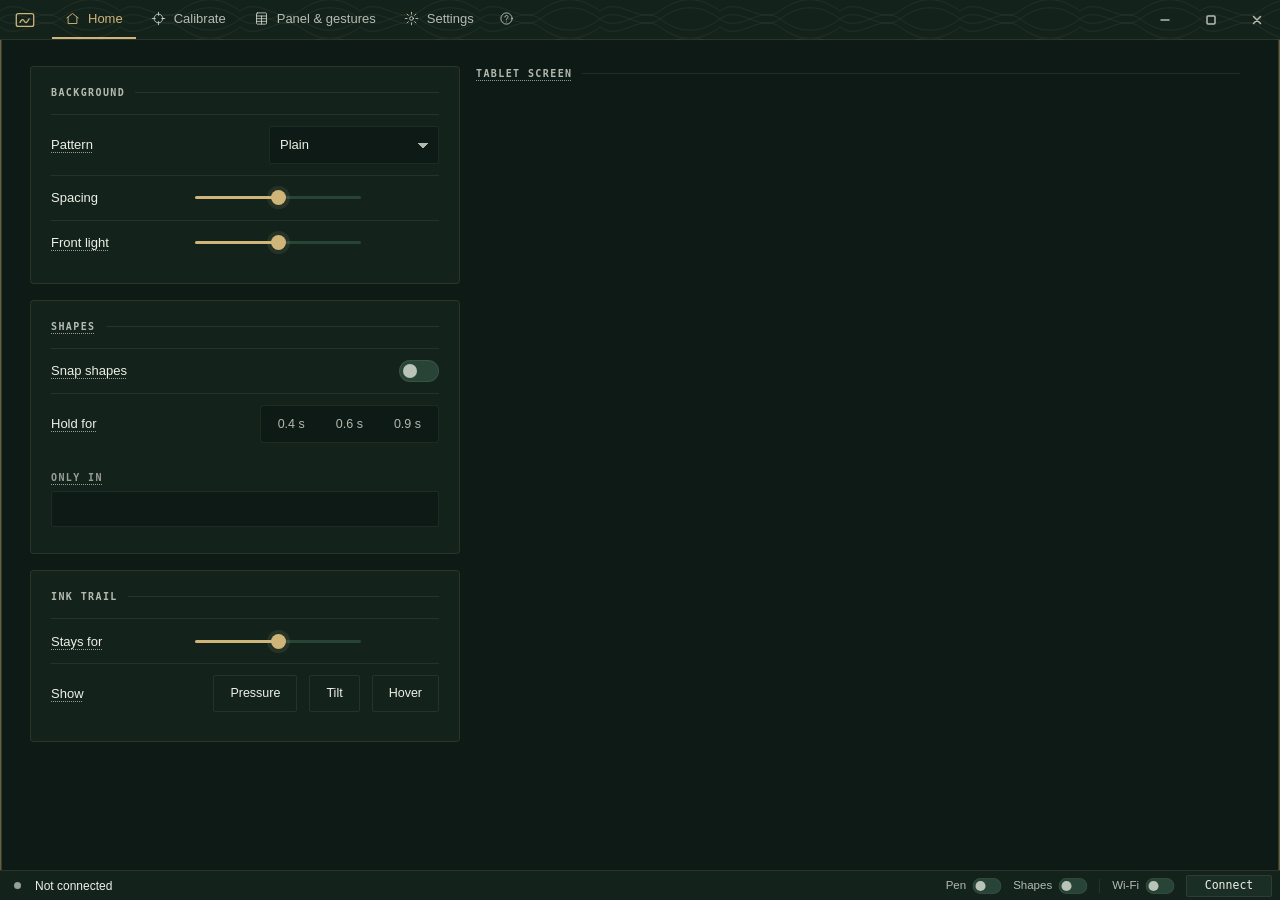
==== commit 02a397ed: "Three tablet panels: Shortcuts, Mask and Tracing image work alike Tablet: each kind of panel has a r" ====
--- a/pc/web/index.html
+++ b/pc/web/index.html
@@ -75,41 +75,8 @@
             <div class="opt"><div class="tx" data-tip="What the preview draws besides the pen's position"><div class="t1">Show</div></div>
               <div class="row" id="viewTogs"><button class="btn ghost" data-flag="view_pressure" data-tip="Line width follows pressure">Pressure</button><button class="btn ghost" data-flag="view_tilt" data-tip="Ticks point where the pen leans">Tilt</button><button class="btn ghost" data-flag="view_hover" data-tip="A dotted path while the pen hovers">Hover</button></div></div>
           </div>
-          <div class="pane">
-            <div class="pane-title" data-tip="A stencil for the pen: black blocks it, white lets it through. None turns it off.">Pen mask</div>
-            <div class="prof-row">
-              <div class="combo" id="maskCombo">
-                <input class="input" id="maskName" maxlength="24" placeholder="None" readonly data-tip="Click for your masks, double-click to rename" autocomplete="off" spellcheck="false">
-                <button class="combo-btn" id="maskChev" type="button" data-tip="Your masks" aria-haspopup="listbox" aria-expanded="false"></button>
-                <div class="combo-list" id="maskList" role="listbox" hidden></div>
-              </div>
-              <button class="btn" onclick="$('#maskFile').click()" data-tip="A mask from an image: black blocks the pen.">Add mask</button><input type="file" id="maskFile" accept="image/*" hidden onchange="maskFromImage(this)">
-              <div class="samples-wrap"><button class="btn ghost" id="maskSamples" type="button" aria-haspopup="true" aria-expanded="false" data-tip="Masks that come with ReDrawable: paper textures, patterns and shapes">Samples</button>
-                <div class="samples" id="sampleGrid" hidden></div></div>
-              <button class="btn ghost" id="maskDel">Delete</button>
-            </div>
-            <p class="hint mts" id="maskInfo"></p>
-            <div class="opt"><div class="tx" data-tip="A corner tab on the tablet for masks and paper."><div class="t1">Mask strip</div></div>
-              <div class="seg maskSide"><button data-v="left">Left</button><button data-v="right">Right</button><button data-v="off">Off</button></div></div>
-            <div class="opt"><div class="tx" data-tip="Move: drag on the preview, wheel or pinch to scale. Reset: back to full size. Invert swaps black and white. Clear empties the mask."><div class="t1">Place</div></div>
-              <div class="row"><button class="btn ghost" id="maskMove" onclick="Scr.toggleMove('mask')">Move</button><button class="btn ghost" id="maskCentre" onclick="maskCentre()">Reset</button><button class="btn ghost" id="maskInv" onclick="maskInvert()">Invert</button><button class="btn ghost" onclick="maskOp('clear')">Clear</button></div></div>
-            <div class="opt"><div class="tx" id="maskModeTx"><div class="t1">Grey sets</div></div>
-              <div class="seg" data-key="mask_mode"><button data-v="fade">Opacity</button><button data-v="gate">Pressure</button></div></div>
-            <div class="opt" style="display:block"><div class="range-row"><span data-tip="How strongly grey holds the pen back">Intensity</span><input type="range" min="0" max="2" step="0.05" data-key="mask_strength" data-type="float"><span class="v" id="maskStrV"></span></div></div>
-            <div class="opt" style="display:block"><div class="range-row"><span data-tip="Left: softer greys. Right: towards a hard black and white cut-out.">Contrast</span><input type="range" min="0.25" max="6" step="0.25" data-key="mask_contrast" data-type="float"><span class="v" id="maskConV"></span></div></div>
-          </div>
-          <div class="pane">
-            <div class="pane-title">Tracing image</div>
-            <div class="opt"><div class="tx" data-tip="A picture to trace over"><div class="t1">Image</div><div class="t2 clip" id="traceName">None</div></div>
-              <div class="row"><button class="btn" onclick="pickTrace()">Choose…</button><button class="btn ghost" id="traceDel" onclick="setKey('trace_file','').then(refresh)">Remove</button></div></div>
-            <div class="opt"><div class="tx" data-tip="Drag on the preview to move; wheel or pinch to scale. Reset puts it back to full size."><div class="t1">Place</div></div>
-              <div class="row"><button class="btn ghost" id="traceMove" onclick="Scr.toggleMove('trace')">Move</button><button class="btn ghost" onclick="resetTrace()">Reset</button></div></div>
-            <div class="opt" style="display:block"><div class="range-row"><span>Strength</span><input type="range" min="0.1" max="1" step="0.05" data-key="trace_opacity" data-type="float"><span class="v" id="traceV"></span></div></div>
-            <div class="opt"><div class="tx" data-tip="Fingers move and zoom the image on the tablet. Tap the black note there to finish."><div class="t1">Move on tablet</div></div>
-              <label class="switch"><input type="checkbox" data-key="trace_adjust"><span class="track"></span></label></div>
-          </div>
-        </div>
-        <div class="pane home-preview">
+        </div>
+        <div class="pane home-preview" id="homePrev">
         <div class="stage-head">
           <div class="pane-title" data-tip="As it sits on your desk. Strokes aren't shown.">Tablet screen</div>
           <span class="hint" id="scrHint"></span>
@@ -186,8 +153,8 @@
     <section class="view" id="view-panel">
       <div class="home-split">
         <div class="stack home-set">
-          <div class="seg subnav" id="peTabs"><button data-v="panels" class="on">Shortcut panels</button><button data-v="gestures">Gestures</button></div>
-          <div class="pane">
+          <div class="seg subnav" id="peTabs"><button data-v="panels" class="on">Shortcuts</button><button data-v="mask">Mask</button><button data-v="trace">Tracing</button><button data-v="gestures">Gestures</button></div>
+          <div class="pane pe-prof">
             <div class="pane-title" data-tip="Buttons and finger mode are saved per profile. The arrows on the tablet switch profiles.">Profile</div>
             <div class="prof-row prof-left">
               <div class="combo" id="profCombo">
@@ -203,10 +170,10 @@
           </div>
           <div class="pane pe-panels">
             <div class="pane-title">Panels</div>
-            <div class="opt"><div class="tx" data-tip="16 buttons a side. Profile arrows switch both. The corner tab on the tablet folds a panel away."><div class="t1">Shortcuts</div></div>
+            <div class="opt"><div class="tx" data-tip="16 buttons a side. Profile arrows switch both. The corner tab on the tablet folds a panel away. Opening one folds the mask and tracing image panels."><div class="t1">Show</div></div>
               <div class="seg" data-key="panel"><button data-v="left">Left</button><button data-v="right">Right</button><button data-v="both">Both</button><button data-v="off">Off</button></div></div>
-            <div class="opt"><div class="tx" data-tip="Always: the panels keep their strip. Pen hover: hidden until the pen hovers still over one, so strokes can run into the corner. Finger tap: hidden until a finger taps there; the pen never presses them. Hidden panels go after a moment."><div class="t1">Show</div></div>
-              <div class="seg" data-key="panel_show"><button data-v="always">Always</button><button data-v="hover">Pen hover</button><button data-v="tap">Finger tap</button></div></div>
+            <div class="opt"><div class="tx" data-tip="Default: tab always shown, pen and fingers use it. Pen hover: with that side's panels folded, the tab shows only while the pen hovers along the edge. Finger only: the pen draws through the tab and panel, only fingers use them."><div class="t1">Button</div></div>
+              <div class="seg" data-key="panel_show"><button data-v="always">Default</button><button data-v="hover">Pen hover</button><button data-v="tap">Finger only</button></div></div>
             <div class="opt"><div class="tx" data-tip="Shows that panel unfolded and close up (scroll to see all of it). Press it again for the whole tablet. Click a button there to edit it, drag one onto another to swap."><div class="t1">Edit</div></div>
               <div class="seg" id="pmSide" data-tip="Which panel to edit"><button data-v="left" class="on">Left</button><button data-v="right">Right</button></div>
             </div>
@@ -258,6 +225,47 @@
           <div class="pane pe-gestures" hidden>
             <div class="pane-title" data-tip="Quick taps on the drawing area. Empty keys switch one off.">Tap gestures</div>
             <div class="taps mt" id="tapList"></div>
+          </div>
+          <div class="pane pe-mask" hidden>
+            <div class="pane-title" data-tip="A stencil for the pen: black blocks it, white lets it through. None turns it off.">Pen mask</div>
+            <div class="opt"><div class="tx" data-tip="Side of the tablet for the mask panel and its corner tab. Off removes the tab. Opening it folds the other panels."><div class="t1">Show</div></div>
+              <div class="seg maskSide"><button data-v="left">Left</button><button data-v="right">Right</button><button data-v="off">Off</button></div></div>
+            <div class="opt"><div class="tx" data-tip="Default: tab always shown, pen and fingers use it. Pen hover: with that side's panels folded, the tab shows only while the pen hovers along the edge. Finger only: the pen draws through the tab and panel, only fingers use them."><div class="t1">Button</div></div>
+              <div class="seg" data-key="mask_show"><button data-v="always">Default</button><button data-v="hover">Pen hover</button><button data-v="tap">Finger only</button></div></div>
+            <div class="prof-row">
+              <div class="combo" id="maskCombo">
+                <input class="input" id="maskName" maxlength="24" placeholder="None" readonly data-tip="Click for your masks, double-click to rename" autocomplete="off" spellcheck="false">
+                <button class="combo-btn" id="maskChev" type="button" data-tip="Your masks" aria-haspopup="listbox" aria-expanded="false"></button>
+                <div class="combo-list" id="maskList" role="listbox" hidden></div>
+              </div>
+              <button class="btn" onclick="$('#maskFile').click()" data-tip="A mask from an image: black blocks the pen.">Add mask</button><input type="file" id="maskFile" accept="image/*" hidden onchange="maskFromImage(this)">
+              <div class="samples-wrap"><button class="btn ghost" id="maskSamples" type="button" aria-haspopup="true" aria-expanded="false" data-tip="Masks that come with ReDrawable: paper textures, patterns and shapes">Samples</button>
+                <div class="samples" id="sampleGrid" hidden></div></div>
+              <button class="btn ghost" id="maskDel">Delete</button>
+            </div>
+            <p class="hint mts" id="maskInfo"></p>
+            <div class="opt"><div class="tx" data-tip="Move: drag on the preview, wheel or pinch to scale. Reset: back to full size. Invert swaps black and white. Clear empties the mask."><div class="t1">Place</div></div>
+              <div class="row"><button class="btn ghost" id="maskMove" onclick="Scr.toggleMove('mask')">Move</button><button class="btn ghost" id="maskCentre" onclick="maskCentre()">Reset</button><button class="btn ghost" id="maskInv" onclick="maskInvert()">Invert</button><button class="btn ghost" onclick="maskOp('clear')">Clear</button></div></div>
+            <div class="opt"><div class="tx" id="maskModeTx"><div class="t1">Grey sets</div></div>
+              <div class="seg" data-key="mask_mode"><button data-v="fade">Opacity</button><button data-v="gate">Pressure</button></div></div>
+            <div class="opt" style="display:block"><div class="range-row"><span data-tip="How strongly grey holds the pen back">Intensity</span><input type="range" min="0" max="2" step="0.05" data-key="mask_strength" data-type="float"><span class="v" id="maskStrV"></span></div></div>
+            <div class="opt" style="display:block"><div class="range-row"><span data-tip="Left: softer greys. Right: towards a hard black and white cut-out.">Contrast</span><input type="range" min="0.25" max="6" step="0.25" data-key="mask_contrast" data-type="float"><span class="v" id="maskConV"></span></div></div>
+          </div>
+          <div class="pane pe-trace" hidden>
+            <div class="pane-title" data-tip="Pictures to trace over. The tablet's panel switches between them.">Tracing image</div>
+            <div class="opt"><div class="tx" data-tip="Side of the tablet for the tracing image panel and its corner tab. Off removes the tab. Opening it folds the other panels."><div class="t1">Show</div></div>
+              <div class="seg traceSide"><button data-v="left">Left</button><button data-v="right">Right</button><button data-v="off">Off</button></div></div>
+            <div class="opt"><div class="tx" data-tip="Default: tab always shown, pen and fingers use it. Pen hover: with that side's panels folded, the tab shows only while the pen hovers along the edge. Finger only: the pen draws through the tab and panel, only fingers use them."><div class="t1">Button</div></div>
+              <div class="seg" data-key="trace_show"><button data-v="always">Default</button><button data-v="hover">Pen hover</button><button data-v="tap">Finger only</button></div></div>
+            <div class="opt"><div class="tx" data-tip="The image under the ink. None hides it."><div class="t1">Image</div></div>
+              <div class="row"><select class="input" id="traceSel" style="width:150px"></select><button class="btn" onclick="pickTrace()" data-tip="Add an image from this computer">Add</button><button class="btn ghost" id="traceDel" onclick="delTrace()" data-tip="Takes it off the list. The file stays.">Delete</button></div></div>
+            <div class="opt"><div class="tx" data-tip="Shown under its picture on the tablet"><div class="t1">Name</div></div>
+              <input class="input" id="traceNm" maxlength="24" style="width:150px" autocomplete="off" spellcheck="false"></div>
+            <div class="opt"><div class="tx" data-tip="Move: drag on the preview, wheel or pinch to scale. Reset: back to full size."><div class="t1">Place</div></div>
+              <div class="row"><button class="btn ghost" id="traceMove" onclick="Scr.toggleMove('trace')">Move</button><button class="btn ghost" onclick="resetTrace()">Reset</button></div></div>
+            <div class="opt" style="display:block"><div class="range-row"><span>Strength</span><input type="range" min="0.1" max="1" step="0.05" data-key="trace_opacity" data-type="float"><span class="v" id="traceV"></span></div></div>
+            <div class="opt"><div class="tx" data-tip="Fingers move and zoom the image on the tablet. Tap the black note there to finish."><div class="t1">Move on tablet</div></div>
+              <label class="switch"><input type="checkbox" data-key="trace_adjust"><span class="track"></span></label></div>
           </div>
         </div>
         <div class="pane home-preview pe-preview">
--- a/pc/web/app.css
+++ b/pc/web/app.css
@@ -452,3 +452,6 @@
 
 /* Panel & gestures: the close-up of the panel being edited */
 .pm-unzoom { position:absolute; top:10px; z-index:5; left:50%; transform:translateX(-50%); }
+/* the editor's overlay sits on the picture's own panel: the corner tabs under it stay visible and clickable */
+.pm-panel { background:none; pointer-events:none; }
+.pm-panel > * { pointer-events:auto; }
